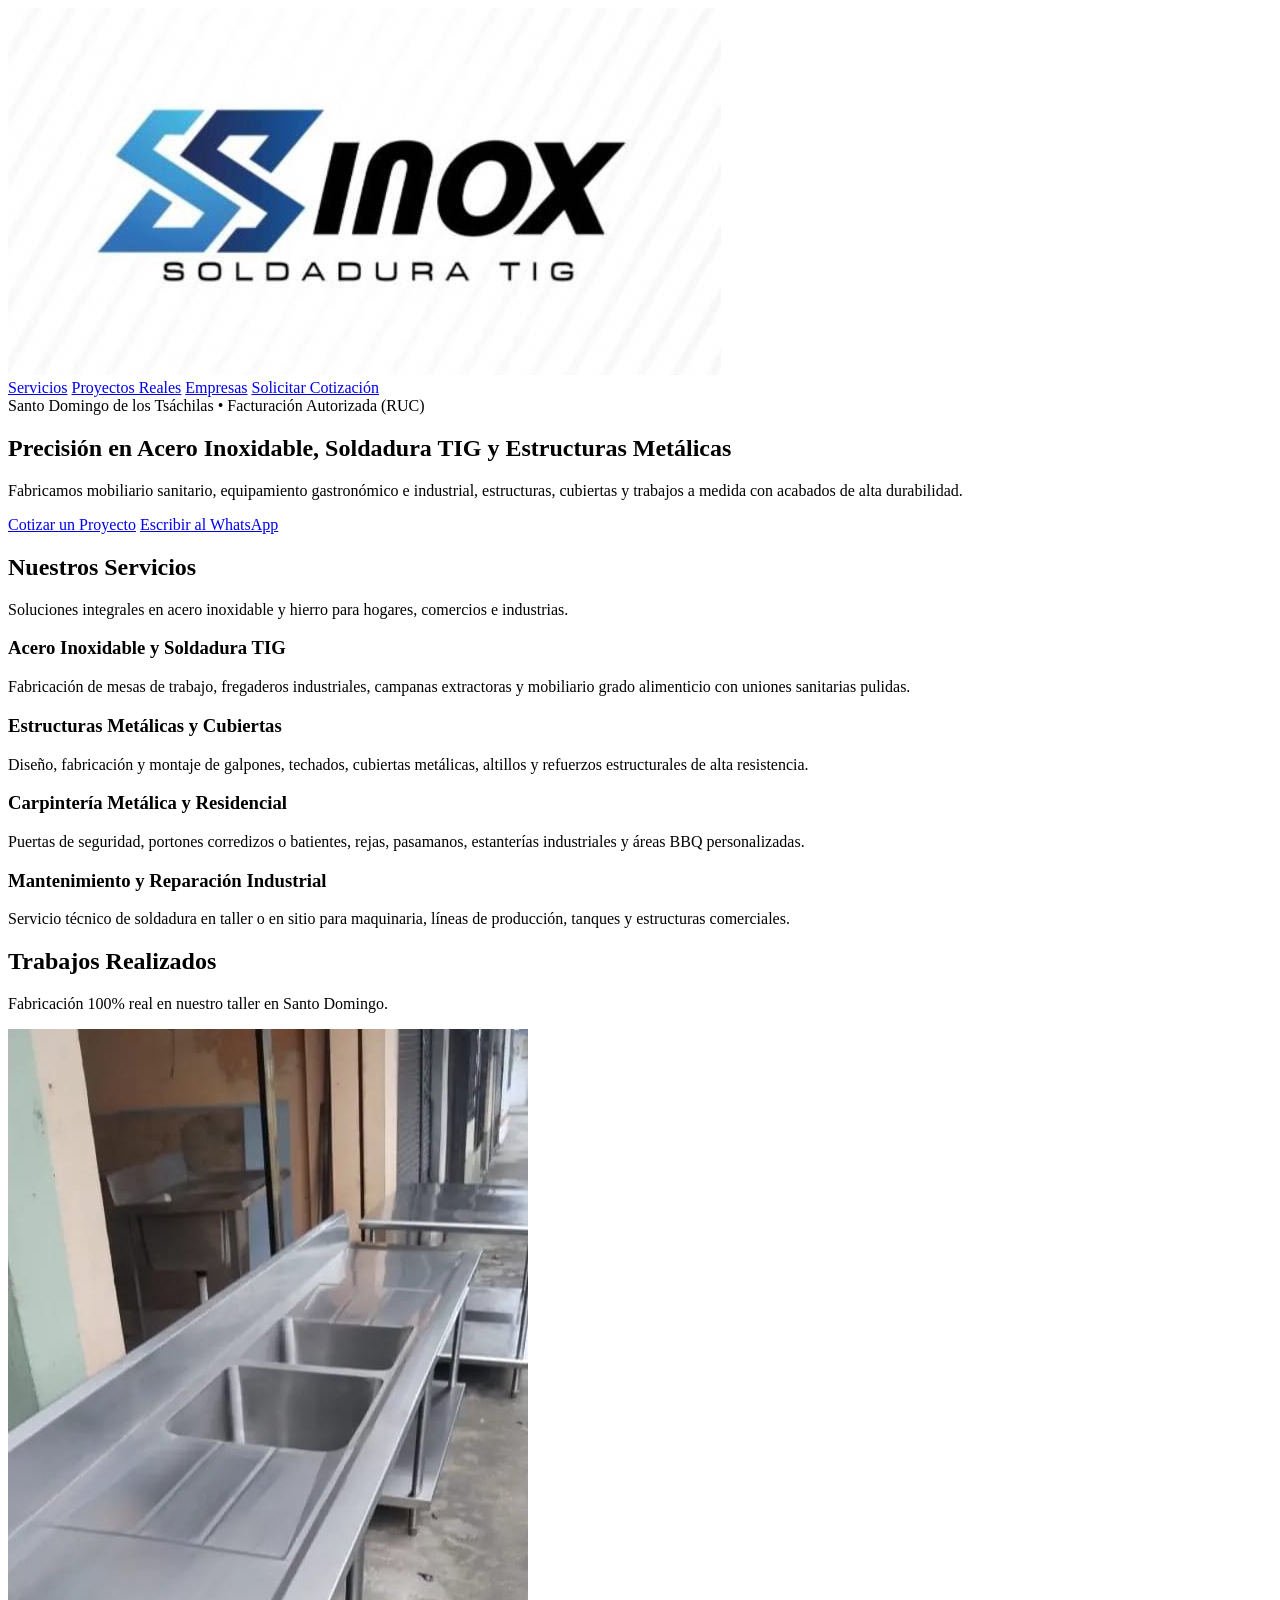
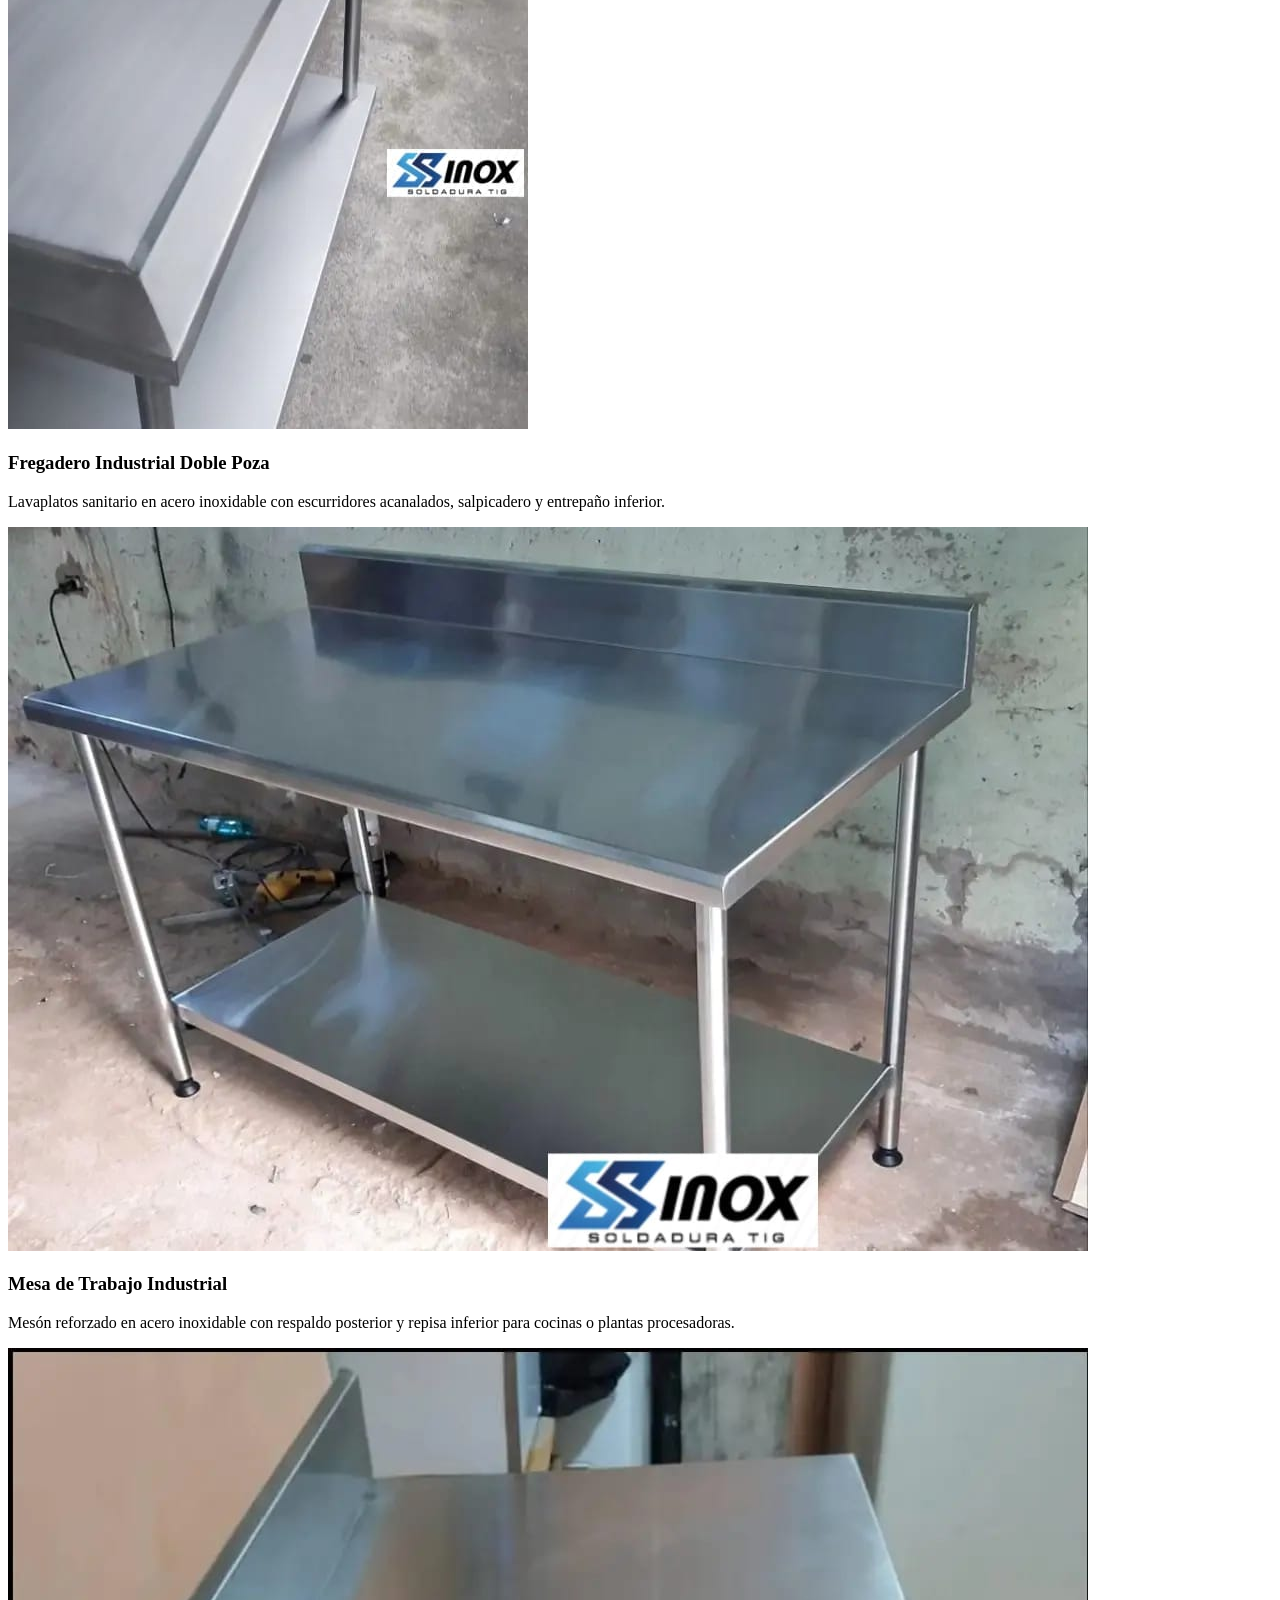
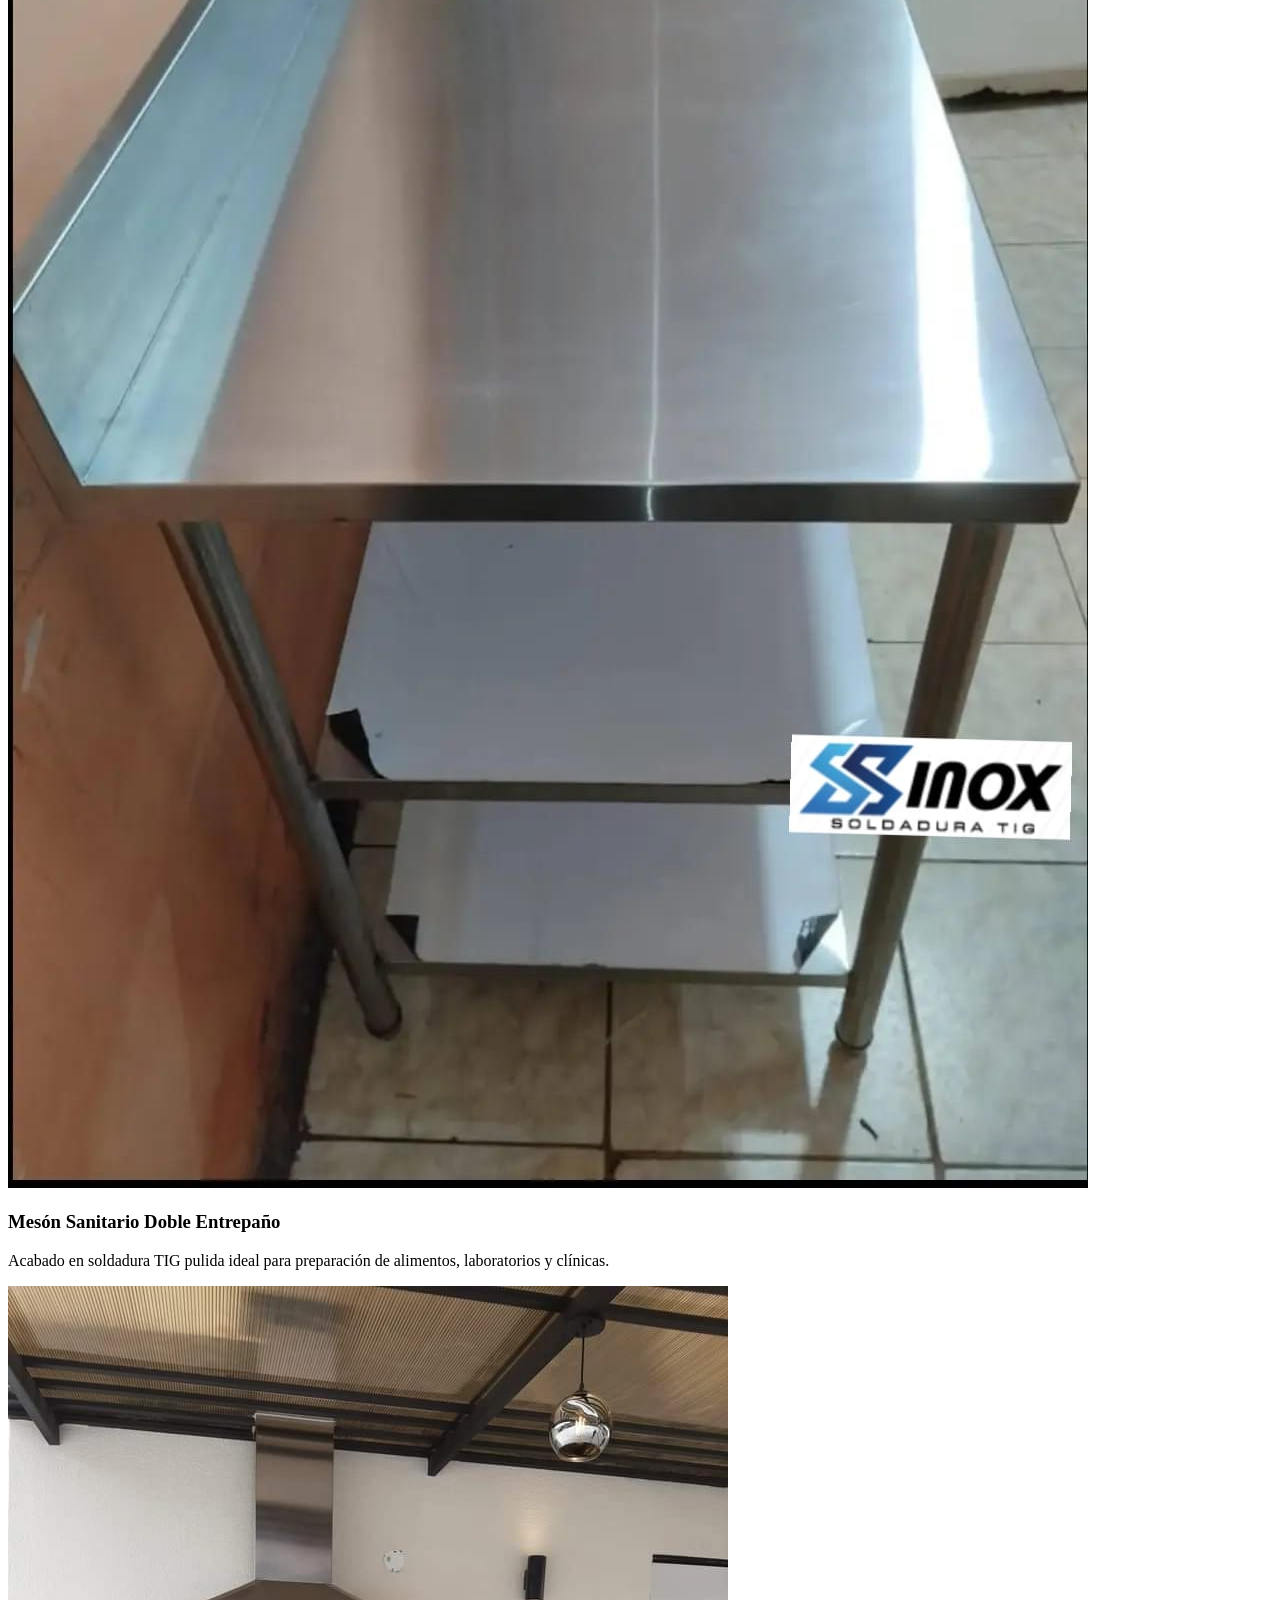
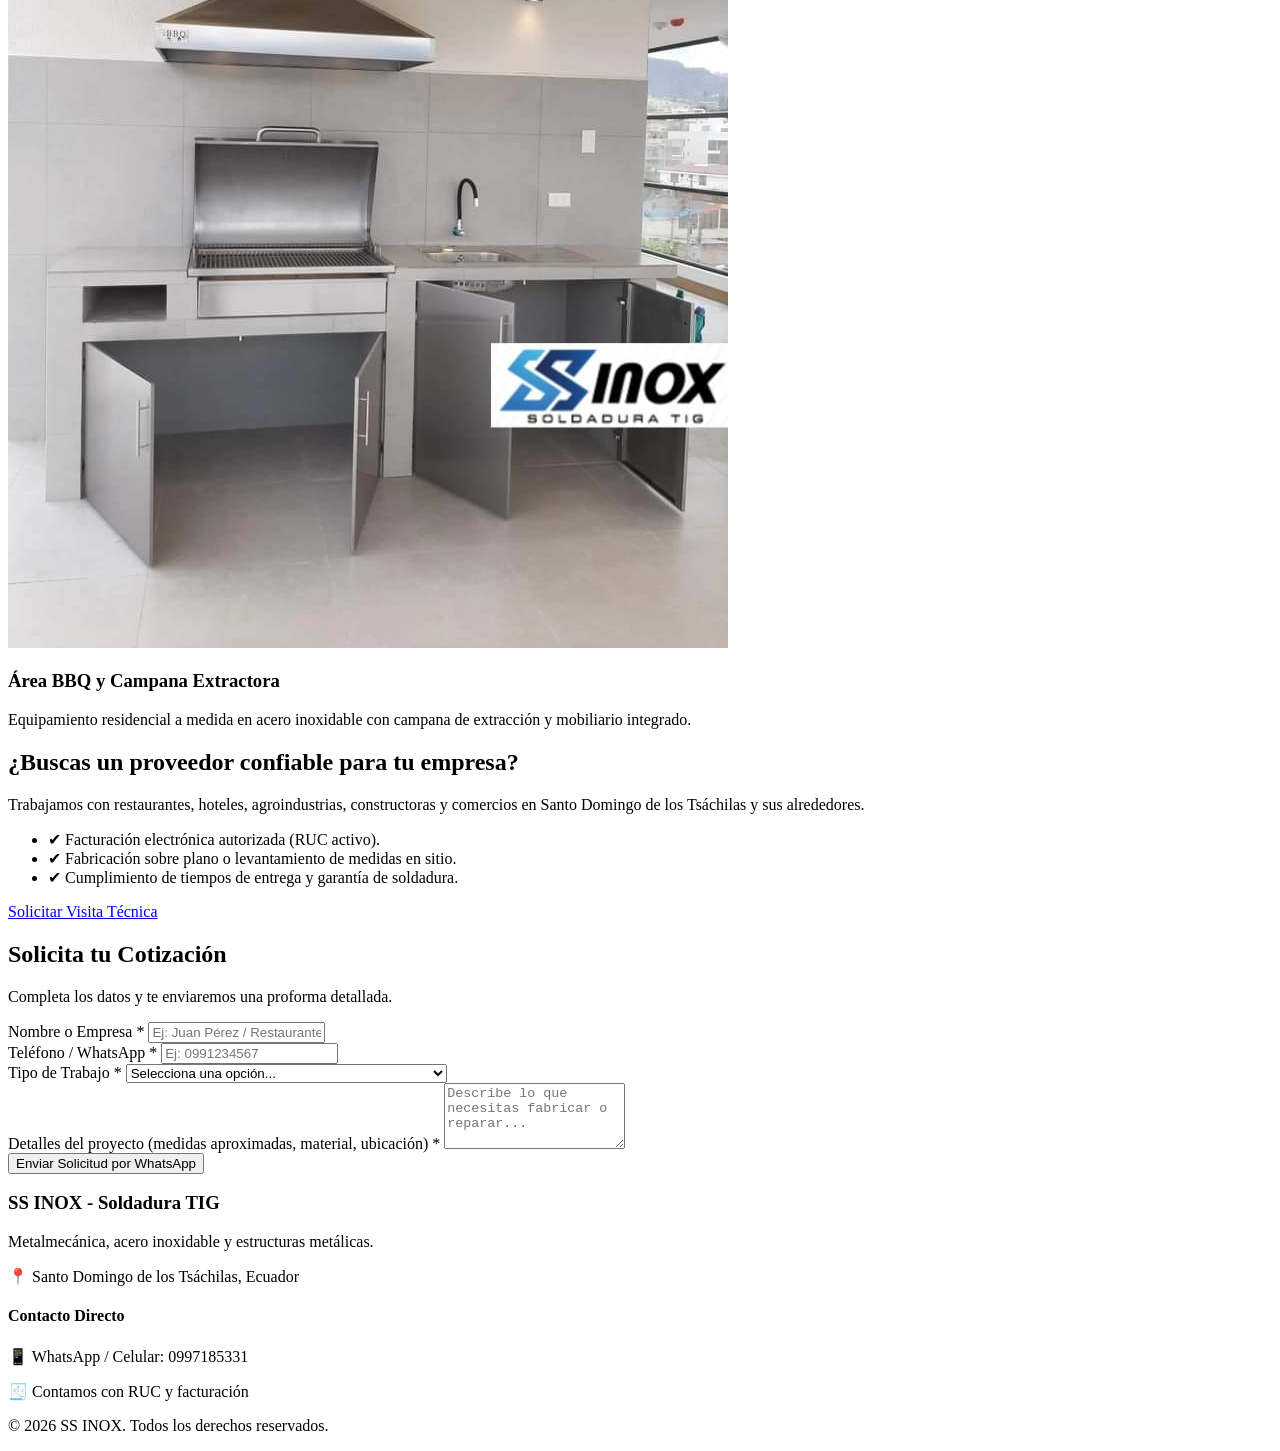
==== index.html @ 32a88393 "Add files via upload" ====
<!DOCTYPE html>
<html lang="es">
<head>
    <meta charset="UTF-8">
    <meta name="viewport" content="width=device-width, initial-scale=1.0">
    <title>SS INOX | Soldadura TIG y Metalmecánica en Santo Domingo</title>
    <!-- Conectamos nuestra hoja de estilos (la crearemos en el siguiente paso) -->
    <link rel="stylesheet" href="css/estilos.css">
</head>
<body>

    <!-- 1. BARRA DE NAVEGACIÓN -->
    <header class="navbar">
        <div class="container nav-content">
            <a href="#inicio" class="logo-link">
                <img src="img/logo.jpg" alt="Logo SS INOX Soldadura TIG" class="logo-img">
            </a>
            <nav class="nav-links">
                <a href="#servicios">Servicios</a>
                <a href="#proyectos">Proyectos Reales</a>
                <a href="#empresas">Empresas</a>
                <a href="#cotizar" class="btn-nav">Solicitar Cotización</a>
            </nav>
        </div>
    </header>

    <!-- 2. PORTADA PRINCIPAL (HERO) -->
    <section id="inicio" class="hero">
        <div class="container hero-content">
            <span class="badge">Santo Domingo de los Tsáchilas • Facturación Autorizada (RUC)</span>
            <h1>Precisión en Acero Inoxidable, Soldadura TIG y Estructuras Metálicas</h1>
            <p>Fabricamos mobiliario sanitario, equipamiento gastronómico e industrial, estructuras, cubiertas y trabajos a medida con acabados de alta durabilidad.</p>
            <div class="hero-buttons">
                <a href="#cotizar" class="btn-primary">Cotizar un Proyecto</a>
                <a href="https://wa.me." target="_blank" class="btn-whatsapp">
                    Escribir al WhatsApp
                </a>
            </div>
        </div>
    </section>

    <!-- 3. CATÁLOGO DE SERVICIOS -->
    <section id="servicios" class="section">
        <div class="container">
            <h2 class="section-title">Nuestros Servicios</h2>
            <p class="section-subtitle">Soluciones integrales en acero inoxidable y hierro para hogares, comercios e industrias.</p>
            
            <div class="grid-servicios">
                <div class="card">
                    <h3>Acero Inoxidable y Soldadura TIG</h3>
                    <p>Fabricación de mesas de trabajo, fregaderos industriales, campanas extractoras y mobiliario grado alimenticio con uniones sanitarias pulidas.</p>
                </div>
                <div class="card">
                    <h3>Estructuras Metálicas y Cubiertas</h3>
                    <p>Diseño, fabricación y montaje de galpones, techados, cubiertas metálicas, altillos y refuerzos estructurales de alta resistencia.</p>
                </div>
                <div class="card">
                    <h3>Carpintería Metálica y Residencial</h3>
                    <p>Puertas de seguridad, portones corredizos o batientes, rejas, pasamanos, estanterías industriales y áreas BBQ personalizadas.</p>
                </div>
                <div class="card">
                    <h3>Mantenimiento y Reparación Industrial</h3>
                    <p>Servicio técnico de soldadura en taller o en sitio para maquinaria, líneas de producción, tanques y estructuras comerciales.</p>
                </div>
            </div>
        </div>
    </section>

    <!-- 4. GALERÍA DE PROYECTOS REALES -->
    <section id="proyectos" class="section bg-light">
        <div class="container">
            <h2 class="section-title">Trabajos Realizados</h2>
            <p class="section-subtitle">Fabricación 100% real en nuestro taller en Santo Domingo.</p>

            <div class="grid-galeria">
                <article class="proyecto-card">
                    <img src="img/fregadero-industrial.jpeg" alt="Fregadero industrial de doble poza en acero inoxidable">
                    <div class="proyecto-info">
                        <h3>Fregadero Industrial Doble Poza</h3>
                        <p>Lavaplatos sanitario en acero inoxidable con escurridores acanalados, salpicadero y entrepaño inferior.</p>
                    </div>
                </article>

                <article class="proyecto-card">
                    <img src="img/mesa-inox.jpeg" alt="Mesa de trabajo en acero inoxidable con entrepaño">
                    <div class="proyecto-info">
                        <h3>Mesa de Trabajo Industrial</h3>
                        <p>Mesón reforzado en acero inoxidable con respaldo posterior y repisa inferior para cocinas o plantas procesadoras.</p>
                    </div>
                </article>

                <article class="proyecto-card">
                    <img src="img/meson-sanitario.jpeg" alt="Mesón sanitario con doble entrepaño">
                    <div class="proyecto-info">
                        <h3>Mesón Sanitario Doble Entrepaño</h3>
                        <p>Acabado en soldadura TIG pulida ideal para preparación de alimentos, laboratorios y clínicas.</p>
                    </div>
                </article>

                <article class="proyecto-card">
                    <img src="img/area-bbq-inox.jpeg" alt="Área BBQ y campana en acero inoxidable">
                    <div class="proyecto-info">
                        <h3>Área BBQ y Campana Extractora</h3>
                        <p>Equipamiento residencial a medida en acero inoxidable con campana de extracción y mobiliario integrado.</p>
                    </div>
                </article>
            </div>
        </div>
    </section>

    <!-- 5. SECCIÓN PARA EMPRESAS E INDUSTRIAS -->
    <section id="empresas" class="section section-dark">
        <div class="container empresas-box">
            <div>
                <h2>¿Buscas un proveedor confiable para tu empresa?</h2>
                <p>Trabajamos con restaurantes, hoteles, agroindustrias, constructoras y comercios en Santo Domingo de los Tsáchilas y sus alrededores.</p>
                <ul class="lista-beneficios">
                    <li>✔ Facturación electrónica autorizada (RUC activo).</li>
                    <li>✔ Fabricación sobre plano o levantamiento de medidas en sitio.</li>
                    <li>✔ Cumplimiento de tiempos de entrega y garantía de soldadura.</li>
                </ul>
            </div>
            <div class="empresas-cta">
                <a href="#cotizar" class="btn-primary">Solicitar Visita Técnica</a>
            </div>
        </div>
    </section>

    <!-- 6. FORMULARIO DE COTIZACIÓN -->
    <section id="cotizar" class="section">
        <div class="container form-container">
            <h2 class="section-title">Solicita tu Cotización</h2>
            <p class="section-subtitle">Completa los datos y te enviaremos una proforma detallada.</p>

            <form id="formCotizacion" class="cotizacion-form">
                <div class="form-group">
                    <label for="nombre">Nombre o Empresa *</label>
                    <input type="text" id="nombre" required placeholder="Ej: Juan Pérez / Restaurante El Sabor">
                </div>

                <div class="form-group">
                    <label for="telefono">Teléfono / WhatsApp *</label>
                    <input type="tel" id="telefono" required placeholder="Ej: 0991234567">
                </div>

                <div class="form-group">
                    <label for="servicio">Tipo de Trabajo *</label>
                    <select id="servicio" required>
                        <option value="">Selecciona una opción...</option>
                        <option value="Acero Inoxidable (Mesas, Fregaderos, Campanas)">Acero Inoxidable (Mesas, Fregaderos, Campanas)</option>
                        <option value="Estructuras Metálicas y Cubiertas">Estructuras Metálicas y Cubiertas</option>
                        <option value="Puertas, Rejas, Portones o Estanterías">Puertas, Rejas, Portones o Estanterías</option>
                        <option value="Área BBQ Personalizada">Área BBQ Personalizada</option>
                        <option value="Soldadura TIG / Mantenimiento Industrial">Soldadura TIG / Mantenimiento Industrial</option>
                    </select>
                </div>

                <div class="form-group">
                    <label for="detalles">Detalles del proyecto (medidas aproximadas, material, ubicación) *</label>
                    <textarea id="detalles" rows="4" required placeholder="Describe lo que necesitas fabricar o reparar..."></textarea>
                </div>

                <button type="submit" class="btn-primary btn-full">Enviar Solicitud por WhatsApp</button>
            </form>
        </div>
    </section>

    <!-- 7. PIE DE PÁGINA (FOOTER) -->
    <footer class="footer">
        <div class="container footer-content">
            <div>
                <h3>SS INOX - Soldadura TIG</h3>
                <p>Metalmecánica, acero inoxidable y estructuras metálicas.</p>
                <p>📍 Santo Domingo de los Tsáchilas, Ecuador</p>
            </div>
            <div>
                <h4>Contacto Directo</h4>
                <p>📱 WhatsApp / Celular: 0997185331</p>
                <p>🧾 Contamos con RUC y facturación</p>
            </div>
        </div>
        <div class="footer-bottom">
            <p>&copy; 2026 SS INOX. Todos los derechos reservados.</p>
        </div>
    </footer>

    <!-- Conectamos nuestro archivo JavaScript (lo crearemos después del CSS) -->
    <script src="js/app.js"></script>
</body>
</html>
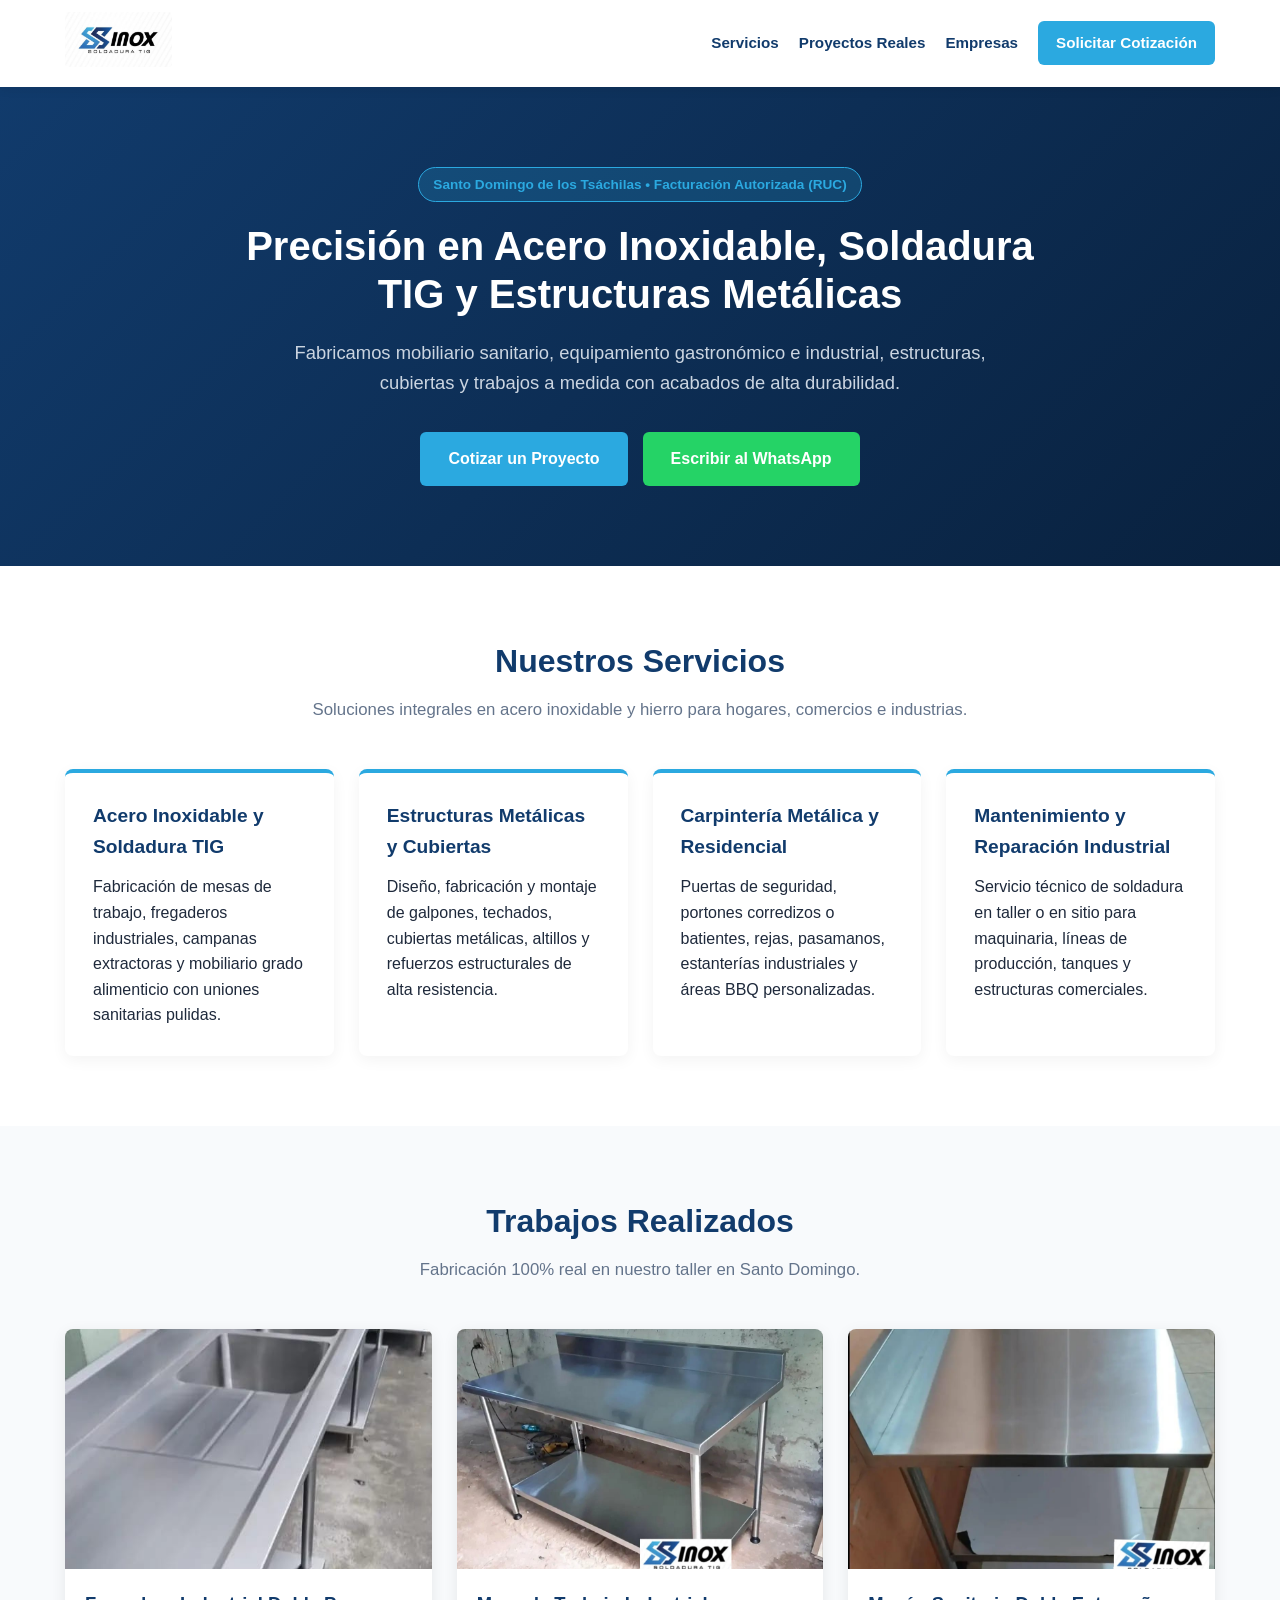
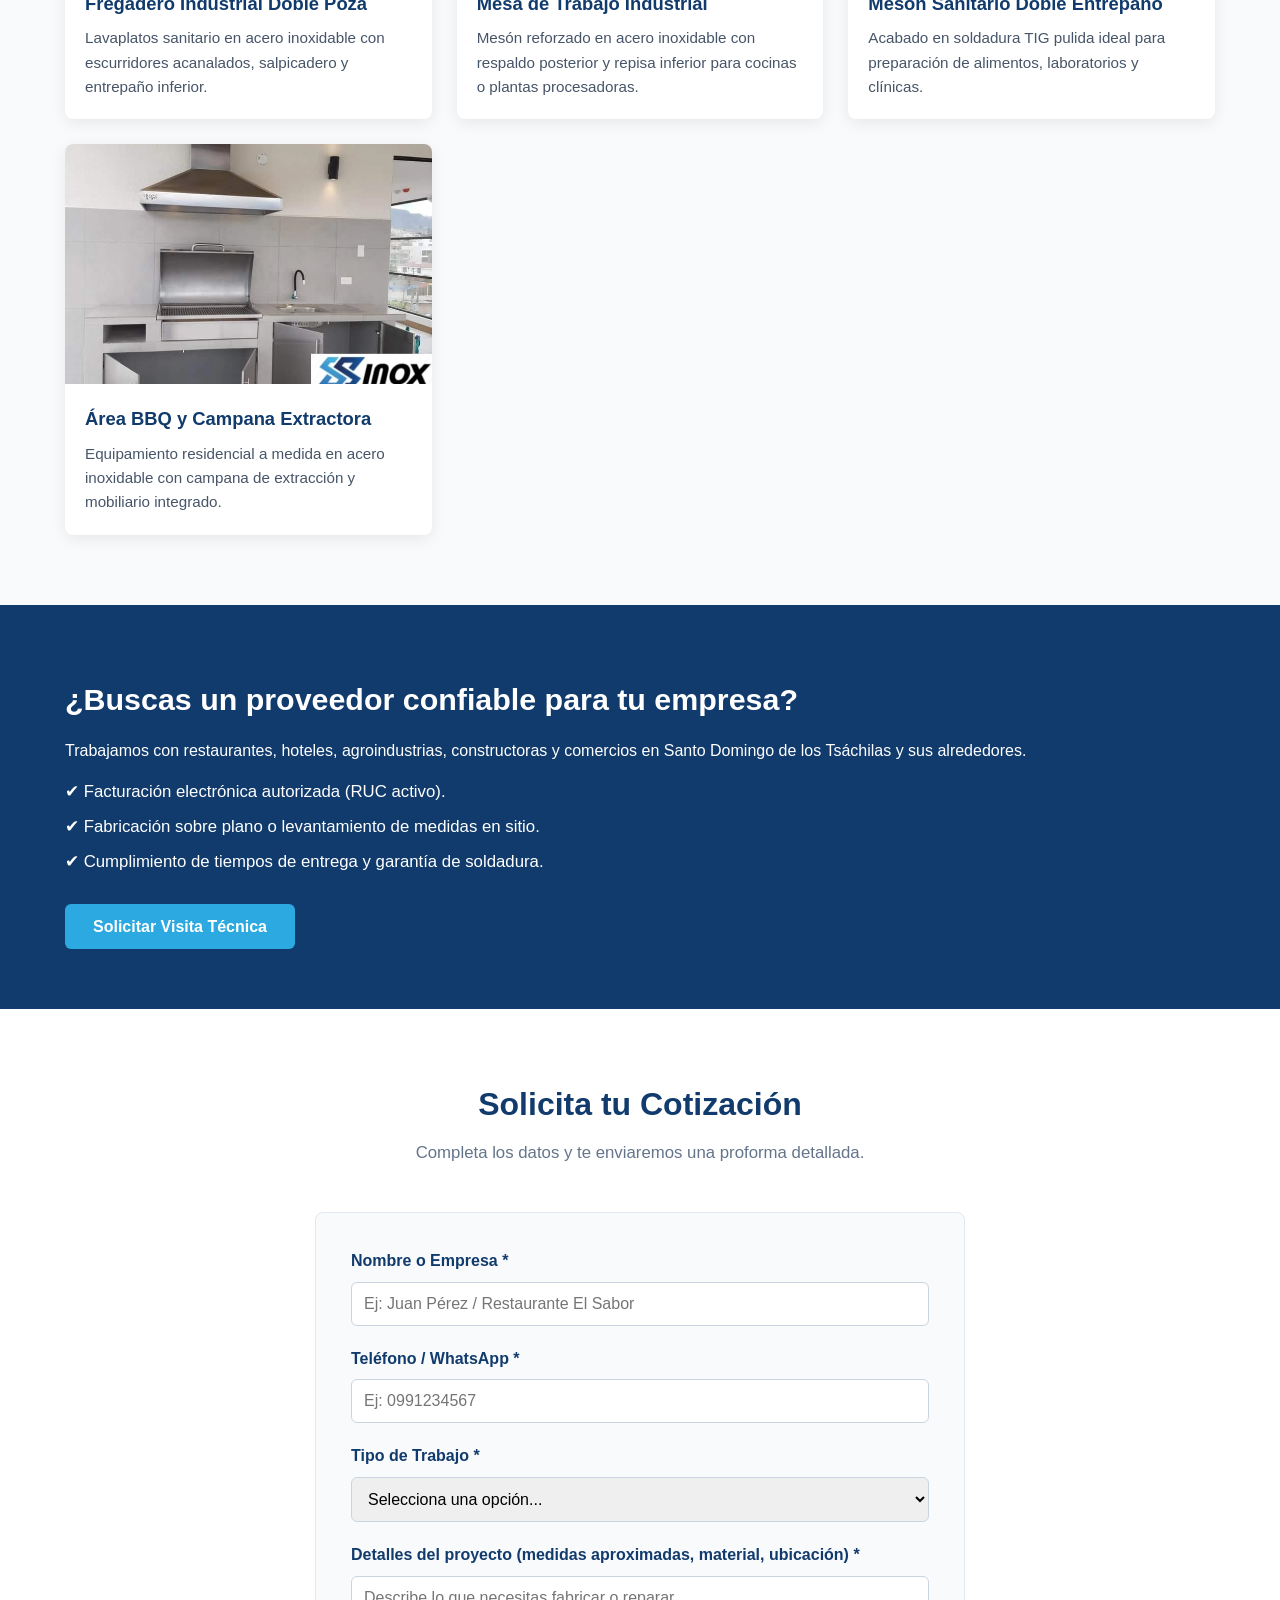
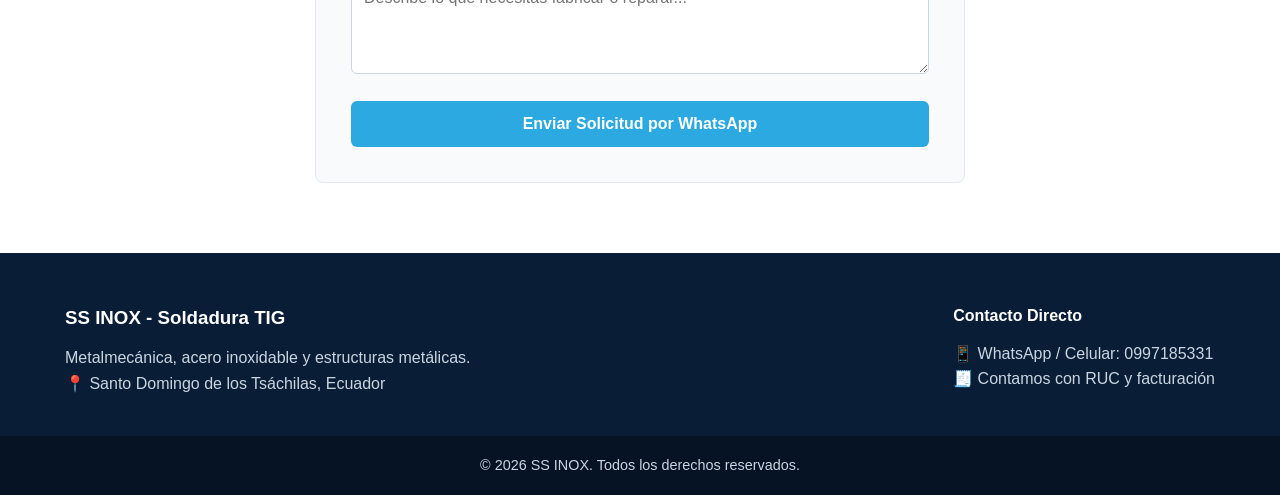
==== commit cae055e4: "Fix HTML formatting and structure" ====
--- a/index.html
+++ b/index.html
@@ -5,7 +5,7 @@
     <meta name="viewport" content="width=device-width, initial-scale=1.0">
     <title>SS INOX | Soldadura TIG y Metalmecánica en Santo Domingo</title>
     <!-- Conectamos nuestra hoja de estilos (la crearemos en el siguiente paso) -->
-    <link rel="stylesheet" href="css/estilos.css">
+    <link rel="stylesheet" href="estilos.css">
 </head>
 <body>
 
@@ -185,6 +185,6 @@
     </footer>
 
     <!-- Conectamos nuestro archivo JavaScript (lo crearemos después del CSS) -->
-    <script src="js/app.js"></script>
+    <script src="app.js"></script>
 </body>
 </html>
--- a/estilos.css
+++ b/estilos.css
@@ -0,0 +1,347 @@
+/* 1. VARIABLES DE COLOR OFICIALES DE SS INOX */
+:root {
+    --azul-marino: #113B6C;
+    --azul-cian: #2BA9E0;
+    --negro-texto: #1E293B;
+    --gris-fondo: #F8FAFC;
+    --blanco: #FFFFFF;
+    --verde-whatsapp: #25D366;
+}
+
+/* 2. REINICIO BÁSICO Y TIPOGRAFÍA */
+* {
+    margin: 0;
+    padding: 0;
+    box-sizing: border-box;
+    font-family: 'Segoe UI', Tahoma, Geneva, Verdana, sans-serif;
+}
+
+html {
+    scroll-behavior: smooth;
+}
+
+body {
+    color: var(--negro-texto);
+    background-color: var(--blanco);
+    line-height: 1.6;
+}
+
+.container {
+    width: 90%;
+    max-width: 1150px;
+    margin: 0 auto;
+}
+
+/* 3. BARRA DE NAVEGACIÓN */
+.navbar {
+    background-color: var(--blanco);
+    box-shadow: 0 2px 10px rgba(0, 0, 0, 0.08);
+    position: sticky;
+    top: 0;
+    z-index: 1000;
+    padding: 12px 0;
+}
+
+.nav-content {
+    display: flex;
+    justify-content: space-between;
+    align-items: center;
+    flex-wrap: wrap;
+    gap: 15px;
+}
+
+.logo-img {
+    height: 55px;
+    width: auto;
+    border-radius: 4px;
+}
+
+.nav-links {
+    display: flex;
+    align-items: center;
+    gap: 20px;
+    flex-wrap: wrap;
+}
+
+.nav-links a {
+    text-decoration: none;
+    color: var(--azul-marino);
+    font-weight: 600;
+    font-size: 0.95rem;
+    transition: color 0.3s;
+}
+
+.nav-links a:hover {
+    color: var(--azul-cian);
+}
+
+.btn-nav {
+    background-color: var(--azul-cian);
+    color: var(--blanco) !important;
+    padding: 10px 18px;
+    border-radius: 6px;
+}
+
+.btn-nav:hover {
+    background-color: var(--azul-marino);
+}
+
+/* 4. PORTADA PRINCIPAL (HERO) */
+.hero {
+    background: linear-gradient(135deg, var(--azul-marino) 0%, #09213E 100%);
+    color: var(--blanco);
+    padding: 80px 0;
+    text-align: center;
+}
+
+.badge {
+    display: inline-block;
+    background-color: rgba(43, 169, 224, 0.2);
+    border: 1px solid var(--azul-cian);
+    color: var(--azul-cian);
+    padding: 6px 14px;
+    border-radius: 20px;
+    font-size: 0.85rem;
+    font-weight: 600;
+    margin-bottom: 20px;
+}
+
+.hero h1 {
+    font-size: 2.5rem;
+    max-width: 850px;
+    margin: 0 auto 20px auto;
+    line-height: 1.2;
+}
+
+.hero p {
+    font-size: 1.15rem;
+    max-width: 700px;
+    margin: 0 auto 35px auto;
+    color: #CBD5E1;
+}
+
+.hero-buttons {
+    display: flex;
+    justify-content: center;
+    gap: 15px;
+    flex-wrap: wrap;
+}
+
+.btn-primary {
+    background-color: var(--azul-cian);
+    color: var(--blanco);
+    padding: 14px 28px;
+    border-radius: 6px;
+    text-decoration: none;
+    font-weight: bold;
+    border: none;
+    cursor: pointer;
+    font-size: 1rem;
+    transition: background 0.3s;
+}
+
+.btn-primary:hover {
+    background-color: #1e8ec0;
+}
+
+.btn-whatsapp {
+    background-color: var(--verde-whatsapp);
+    color: var(--blanco);
+    padding: 14px 28px;
+    border-radius: 6px;
+    text-decoration: none;
+    font-weight: bold;
+    font-size: 1rem;
+    transition: opacity 0.3s;
+}
+
+.btn-whatsapp:hover {
+    opacity: 0.9;
+}
+
+/* 5. SECCIONES GENERALES Y TARJETAS */
+.section {
+    padding: 70px 0;
+}
+
+.bg-light {
+    background-color: var(--gris-fondo);
+}
+
+.section-title {
+    text-align: center;
+    font-size: 2rem;
+    color: var(--azul-marino);
+    margin-bottom: 10px;
+}
+
+.section-subtitle {
+    text-align: center;
+    color: #64748B;
+    margin-bottom: 45px;
+    font-size: 1.05rem;
+}
+
+.grid-servicios {
+    display: grid;
+    grid-template-columns: repeat(auto-fit, minmax(250px, 1fr));
+    gap: 25px;
+}
+
+.card {
+    background: var(--blanco);
+    padding: 28px;
+    border-radius: 8px;
+    box-shadow: 0 4px 15px rgba(0, 0, 0, 0.05);
+    border-top: 4px solid var(--azul-cian);
+}
+
+.card h3 {
+    color: var(--azul-marino);
+    margin-bottom: 12px;
+    font-size: 1.2rem;
+}
+
+/* 6. GALERÍA DE PROYECTOS */
+.grid-galeria {
+    display: grid;
+    grid-template-columns: repeat(auto-fit, minmax(280px, 1fr));
+    gap: 25px;
+}
+
+.proyecto-card {
+    background: var(--blanco);
+    border-radius: 8px;
+    overflow: hidden;
+    box-shadow: 0 4px 15px rgba(0, 0, 0, 0.08);
+    transition: transform 0.3s;
+}
+
+.proyecto-card:hover {
+    transform: translateY(-5px);
+}
+
+.proyecto-card img {
+    width: 100%;
+    height: 240px;
+    object-fit: cover;
+    display: block;
+}
+
+.proyecto-info {
+    padding: 20px;
+}
+
+.proyecto-info h3 {
+    color: var(--azul-marino);
+    margin-bottom: 8px;
+    font-size: 1.15rem;
+}
+
+.proyecto-info p {
+    font-size: 0.95rem;
+    color: #475569;
+}
+
+/* 7. SECCIÓN EMPRESAS */
+.section-dark {
+    background-color: var(--azul-marino);
+    color: var(--blanco);
+}
+
+.empresas-box {
+    display: flex;
+    justify-content: space-between;
+    align-items: center;
+    gap: 30px;
+    flex-wrap: wrap;
+}
+
+.empresas-box h2 {
+    font-size: 1.9rem;
+    margin-bottom: 15px;
+}
+
+.lista-beneficios {
+    list-style: none;
+    margin-top: 15px;
+}
+
+.lista-beneficios li {
+    margin-bottom: 8px;
+    font-size: 1.05rem;
+}
+
+/* 8. FORMULARIO DE COTIZACIÓN */
+.form-container {
+    max-width: 650px;
+}
+
+.cotizacion-form {
+    background: var(--gris-fondo);
+    padding: 35px;
+    border-radius: 8px;
+    border: 1px solid #E2E8F0;
+}
+
+.form-group {
+    margin-bottom: 20px;
+}
+
+.form-group label {
+    display: block;
+    font-weight: 600;
+    margin-bottom: 8px;
+    color: var(--azul-marino);
+}
+
+.form-group input,
+.form-group select,
+.form-group textarea {
+    width: 100%;
+    padding: 12px;
+    border: 1px solid #CBD5E1;
+    border-radius: 6px;
+    font-size: 1rem;
+}
+
+.btn-full {
+    width: 100%;
+}
+
+/* 9. PIE DE PÁGINA (FOOTER) */
+.footer {
+    background-color: #091E36;
+    color: #CBD5E1;
+    padding-top: 50px;
+}
+
+.footer-content {
+    display: flex;
+    justify-content: space-between;
+    gap: 30px;
+    flex-wrap: wrap;
+    padding-bottom: 40px;
+}
+
+.footer h3, .footer h4 {
+    color: var(--blanco);
+    margin-bottom: 12px;
+}
+
+.footer-bottom {
+    background-color: #051324;
+    text-align: center;
+    padding: 18px 0;
+    font-size: 0.9rem;
+}
+
+/* 10. ADAPTACIÓN A CELULARES */
+@media (max-width: 768px) {
+    .hero h1 {
+        font-size: 1.9rem;
+    }
+    .nav-content {
+        justify-content: center;
+    }
+}
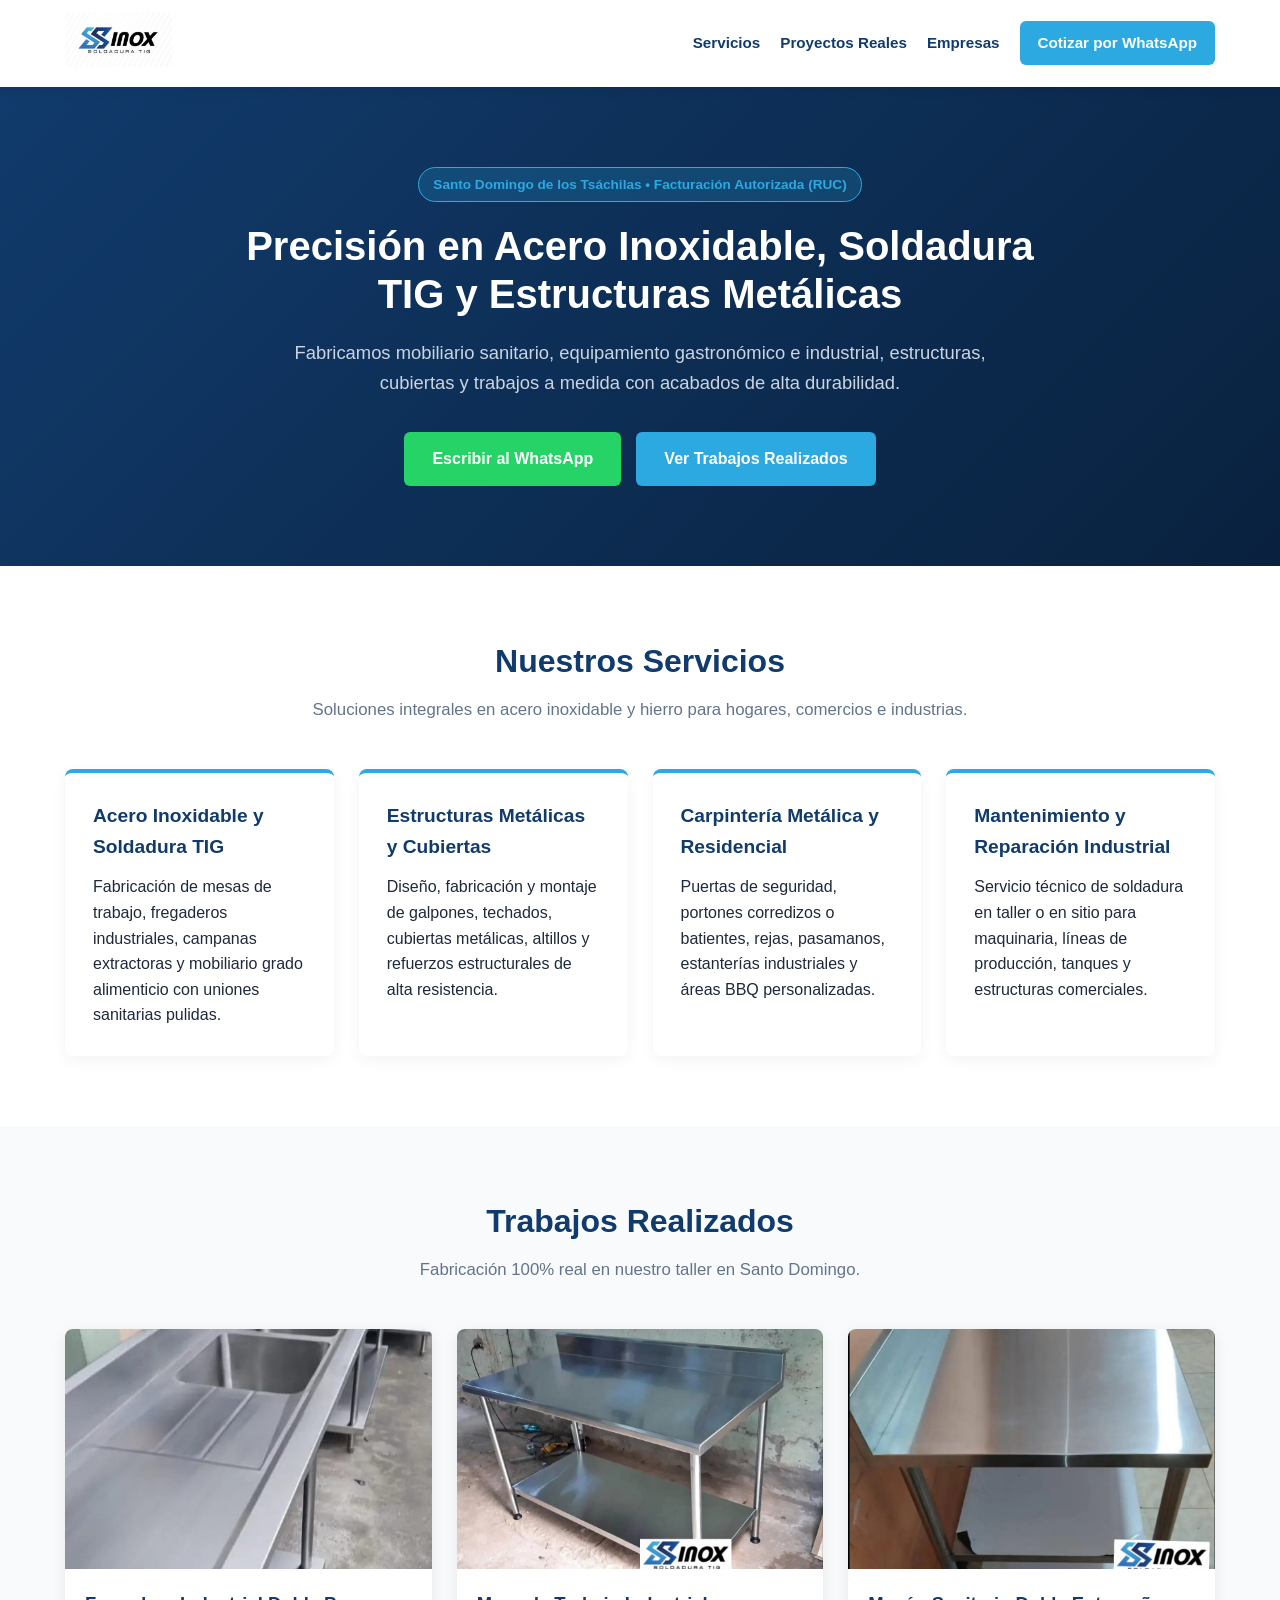
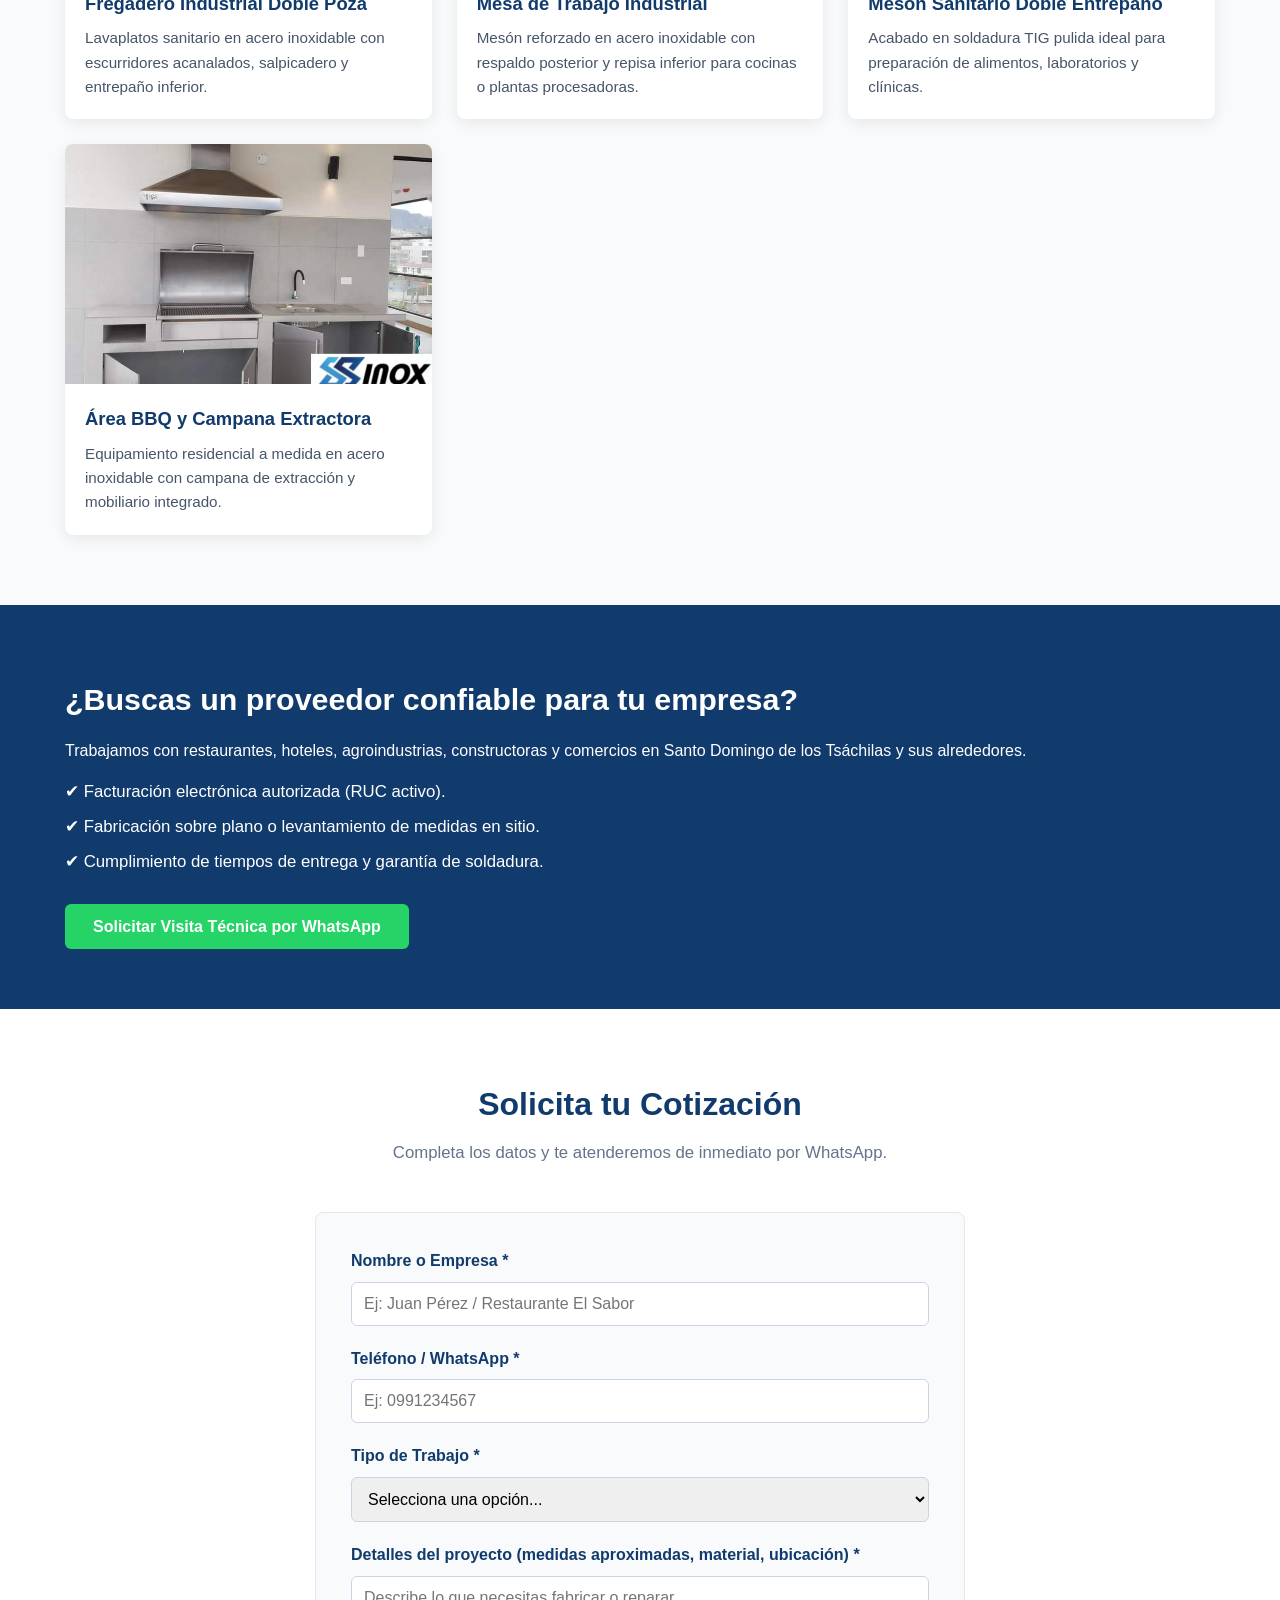
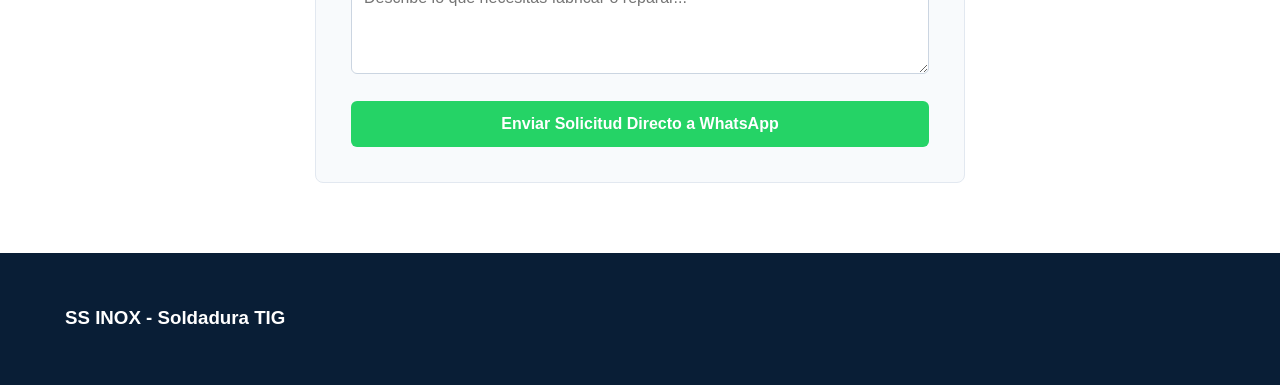
==== commit 5c5cc746: "Update index.html" ====
--- a/index.html
+++ b/index.html
@@ -4,8 +4,32 @@
     <meta charset="UTF-8">
     <meta name="viewport" content="width=device-width, initial-scale=1.0">
     <title>SS INOX | Soldadura TIG y Metalmecánica en Santo Domingo</title>
-    <!-- Conectamos nuestra hoja de estilos (la crearemos en el siguiente paso) -->
     <link rel="stylesheet" href="estilos.css">
+    <style>
+        /* Estilo del botón flotante de WhatsApp */
+        .whatsapp-flotante {
+            position: fixed;
+            bottom: 22px;
+            right: 22px;
+            background-color: #25D366;
+            color: #FFFFFF;
+            padding: 14px 20px;
+            border-radius: 50px;
+            font-weight: bold;
+            font-size: 1rem;
+            text-decoration: none;
+            box-shadow: 0 4px 14px rgba(0, 0, 0, 0.25);
+            z-index: 2000;
+            display: flex;
+            align-items: center;
+            gap: 8px;
+            transition: transform 0.2s;
+        }
+        .whatsapp-flotante:hover {
+            transform: scale(1.05);
+            background-color: #20ba5a;
+        }
+    </style>
 </head>
 <body>
 
@@ -19,7 +43,7 @@
                 <a href="#servicios">Servicios</a>
                 <a href="#proyectos">Proyectos Reales</a>
                 <a href="#empresas">Empresas</a>
-                <a href="#cotizar" class="btn-nav">Solicitar Cotización</a>
+                <a href="https://wa.me" target="_blank" rel="noopener noreferrer" class="btn-nav">Cotizar por WhatsApp</a>
             </nav>
         </div>
     </header>
@@ -31,10 +55,10 @@
             <h1>Precisión en Acero Inoxidable, Soldadura TIG y Estructuras Metálicas</h1>
             <p>Fabricamos mobiliario sanitario, equipamiento gastronómico e industrial, estructuras, cubiertas y trabajos a medida con acabados de alta durabilidad.</p>
             <div class="hero-buttons">
-                <a href="#cotizar" class="btn-primary">Cotizar un Proyecto</a>
-                <a href="https://wa.me." target="_blank" class="btn-whatsapp">
+                <a href="https://wa.me" target="_blank" rel="noopener noreferrer" class="btn-whatsapp">
                     Escribir al WhatsApp
                 </a>
+                <a href="#proyectos" class="btn-primary">Ver Trabajos Realizados</a>
             </div>
         </div>
     </section>
@@ -121,7 +145,7 @@
                 </ul>
             </div>
             <div class="empresas-cta">
-                <a href="#cotizar" class="btn-primary">Solicitar Visita Técnica</a>
+                <a href="https://wa.me" target="_blank" rel="noopener noreferrer" class="btn-whatsapp">Solicitar Visita Técnica por WhatsApp</a>
             </div>
         </div>
     </section>
@@ -130,7 +154,7 @@
     <section id="cotizar" class="section">
         <div class="container form-container">
             <h2 class="section-title">Solicita tu Cotización</h2>
-            <p class="section-subtitle">Completa los datos y te enviaremos una proforma detallada.</p>
+            <p class="section-subtitle">Completa los datos y te atenderemos de inmediato por WhatsApp.</p>
 
             <form id="formCotizacion" class="cotizacion-form">
                 <div class="form-group">
@@ -160,7 +184,7 @@
                     <textarea id="detalles" rows="4" required placeholder="Describe lo que necesitas fabricar o reparar..."></textarea>
                 </div>
 
-                <button type="submit" class="btn-primary btn-full">Enviar Solicitud por WhatsApp</button>
+                <button type="submit" class="btn-whatsapp btn-full" style="border: none; cursor: pointer;">Enviar Solicitud Directo a WhatsApp</button>
             </form>
         </div>
     </section>
@@ -170,21 +194,3 @@
         <div class="container footer-content">
             <div>
                 <h3>SS INOX - Soldadura TIG</h3>
-                <p>Metalmecánica, acero inoxidable y estructuras metálicas.</p>
-                <p>📍 Santo Domingo de los Tsáchilas, Ecuador</p>
-            </div>
-            <div>
-                <h4>Contacto Directo</h4>
-                <p>📱 WhatsApp / Celular: 0997185331</p>
-                <p>🧾 Contamos con RUC y facturación</p>
-            </div>
-        </div>
-        <div class="footer-bottom">
-            <p>&copy; 2026 SS INOX. Todos los derechos reservados.</p>
-        </div>
-    </footer>
-
-    <!-- Conectamos nuestro archivo JavaScript (lo crearemos después del CSS) -->
-    <script src="app.js"></script>
-</body>
-</html>
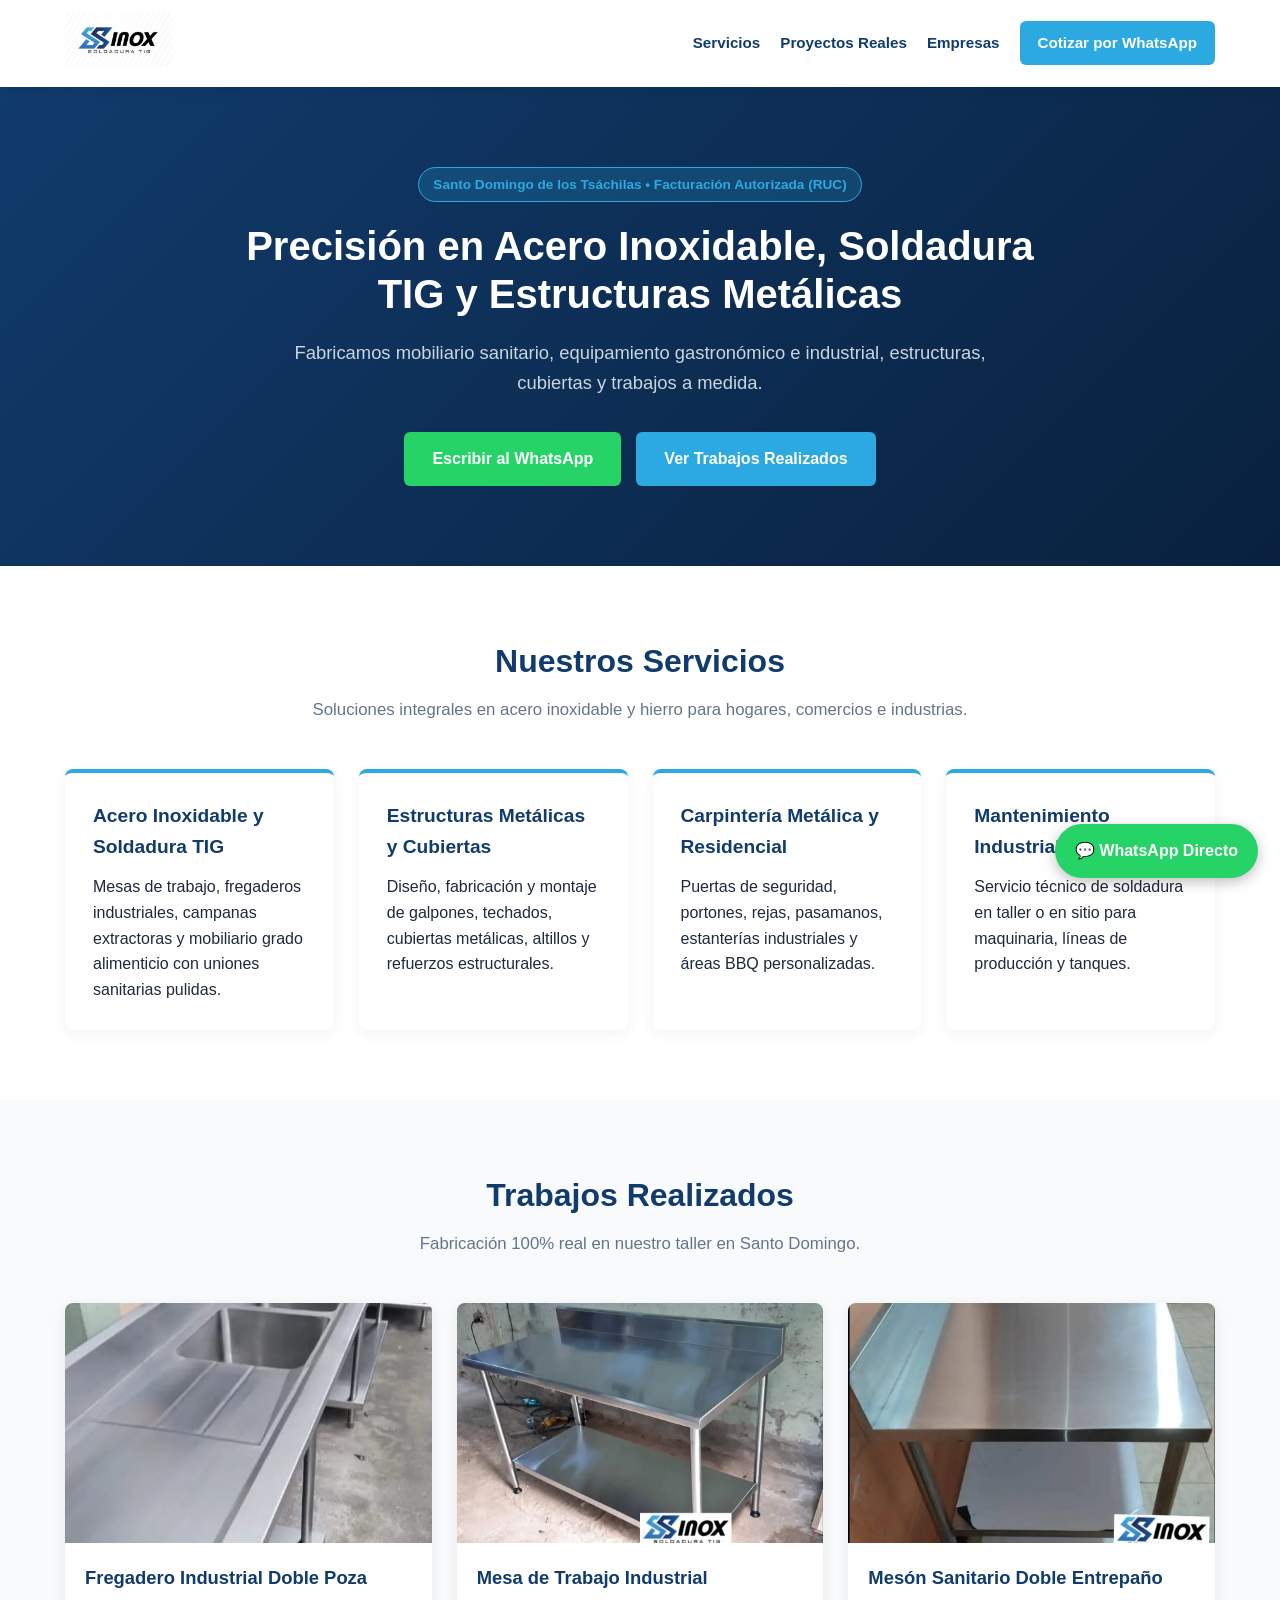
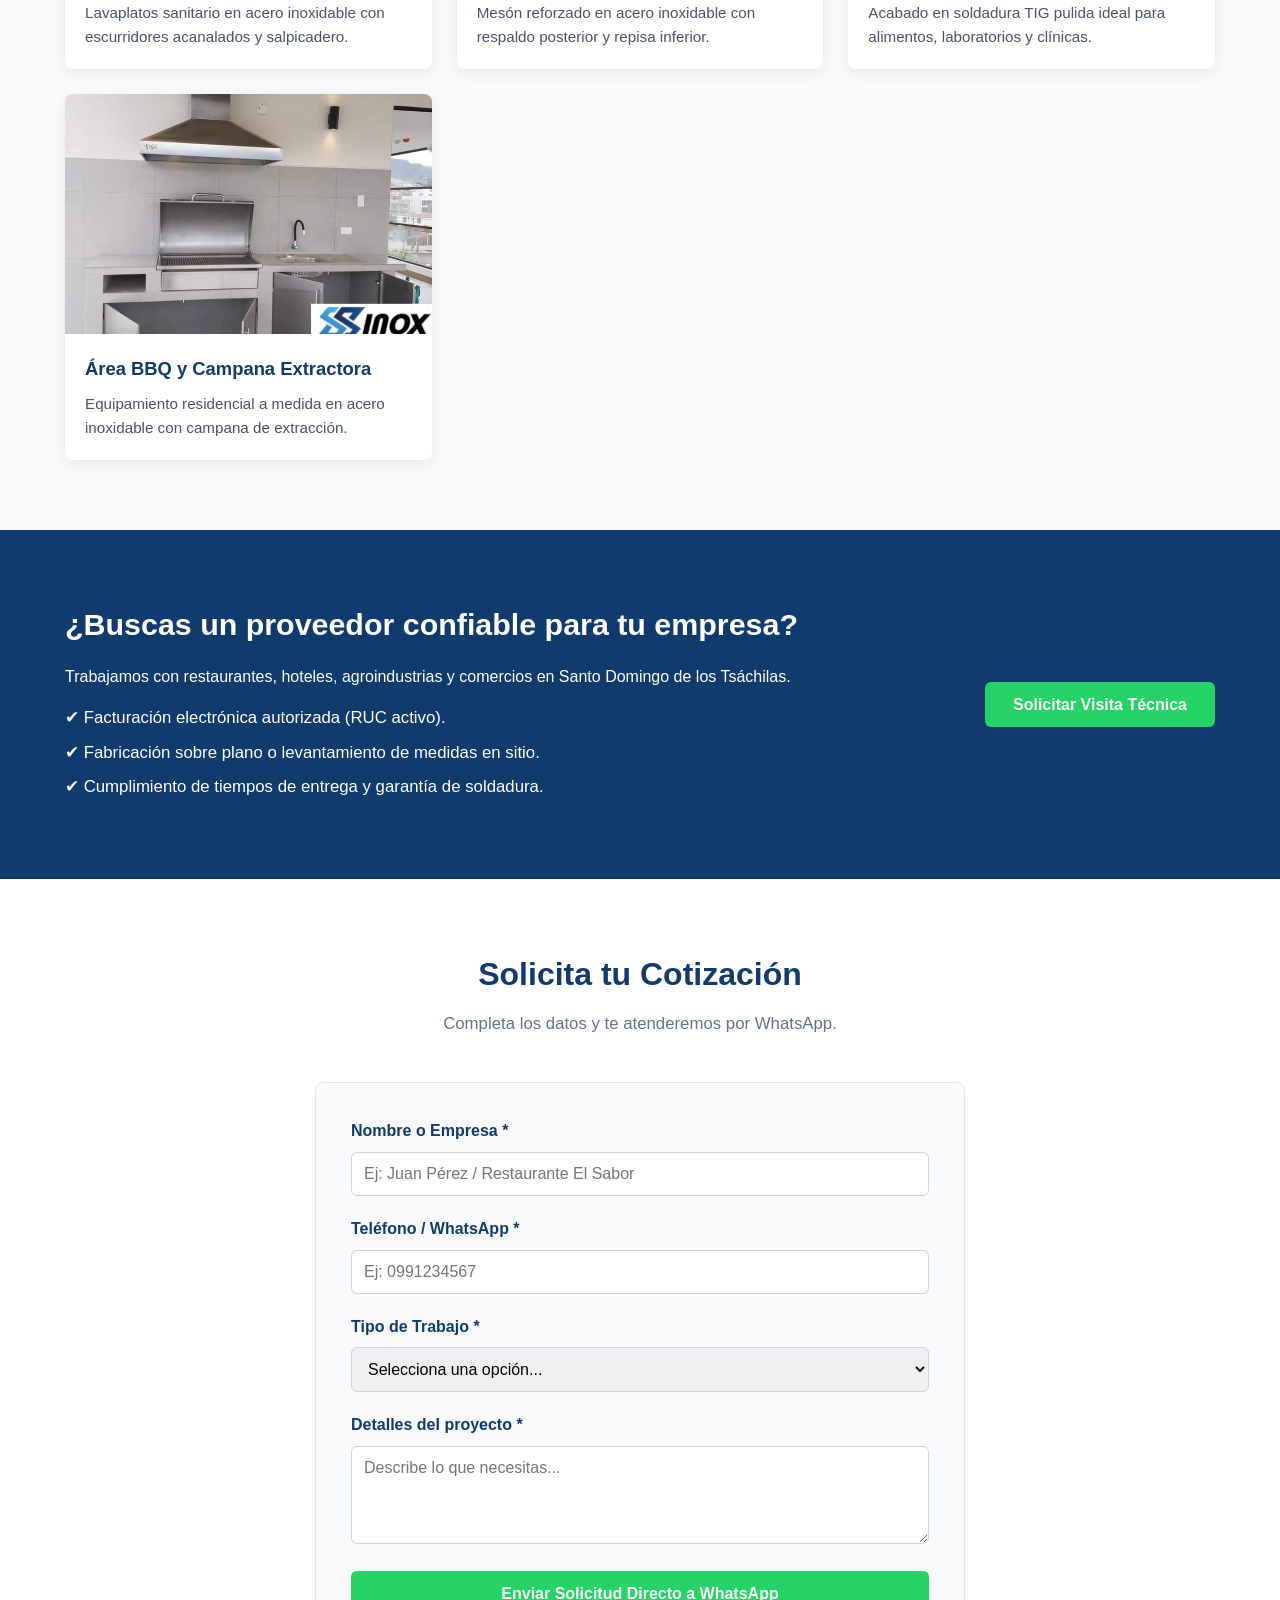
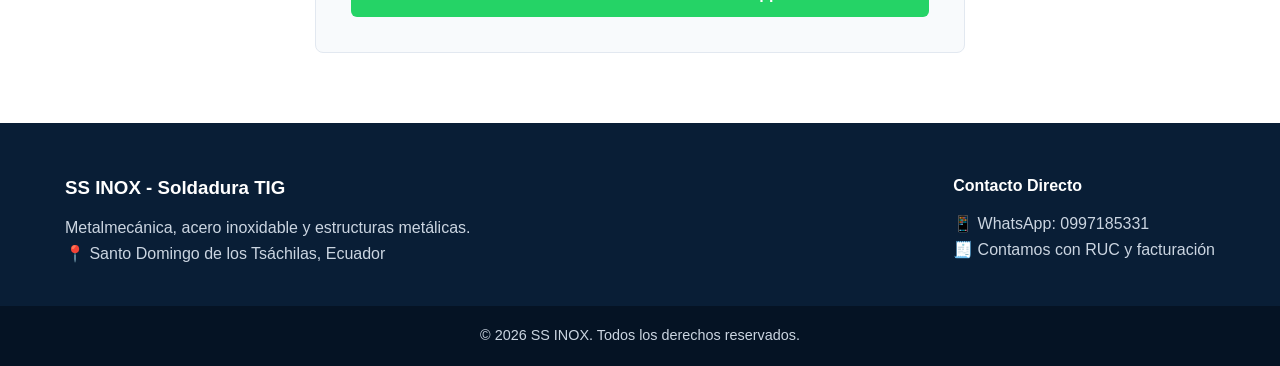
==== commit 23235007: "Fix HTML structure and improve formatting" ====
--- a/index.html
+++ b/index.html
@@ -6,7 +6,6 @@
     <title>SS INOX | Soldadura TIG y Metalmecánica en Santo Domingo</title>
     <link rel="stylesheet" href="estilos.css">
     <style>
-        /* Estilo del botón flotante de WhatsApp */
         .whatsapp-flotante {
             position: fixed;
             bottom: 22px;
@@ -18,126 +17,66 @@
             font-weight: bold;
             font-size: 1rem;
             text-decoration: none;
-            box-shadow: 0 4px 14px rgba(0, 0, 0, 0.25);
+            box-shadow: 0 4px 14px rgba(0,0,0,0.25);
             z-index: 2000;
-            display: flex;
-            align-items: center;
-            gap: 8px;
-            transition: transform 0.2s;
-        }
-        .whatsapp-flotante:hover {
-            transform: scale(1.05);
-            background-color: #20ba5a;
         }
     </style>
 </head>
 <body>
-
-    <!-- 1. BARRA DE NAVEGACIÓN -->
     <header class="navbar">
         <div class="container nav-content">
-            <a href="#inicio" class="logo-link">
-                <img src="img/logo.jpg" alt="Logo SS INOX Soldadura TIG" class="logo-img">
-            </a>
+            <a href="#inicio" class="logo-link"><img src="img/logo.jpg" alt="Logo SS INOX" class="logo-img"></a>
             <nav class="nav-links">
                 <a href="#servicios">Servicios</a>
                 <a href="#proyectos">Proyectos Reales</a>
                 <a href="#empresas">Empresas</a>
-                <a href="https://wa.me" target="_blank" rel="noopener noreferrer" class="btn-nav">Cotizar por WhatsApp</a>
+                <a href="https://wa.me" target="_blank" class="btn-nav">Cotizar por WhatsApp</a>
             </nav>
         </div>
     </header>
 
-    <!-- 2. PORTADA PRINCIPAL (HERO) -->
     <section id="inicio" class="hero">
         <div class="container hero-content">
             <span class="badge">Santo Domingo de los Tsáchilas • Facturación Autorizada (RUC)</span>
             <h1>Precisión en Acero Inoxidable, Soldadura TIG y Estructuras Metálicas</h1>
-            <p>Fabricamos mobiliario sanitario, equipamiento gastronómico e industrial, estructuras, cubiertas y trabajos a medida con acabados de alta durabilidad.</p>
+            <p>Fabricamos mobiliario sanitario, equipamiento gastronómico e industrial, estructuras, cubiertas y trabajos a medida.</p>
             <div class="hero-buttons">
-                <a href="https://wa.me" target="_blank" rel="noopener noreferrer" class="btn-whatsapp">
-                    Escribir al WhatsApp
-                </a>
+                <a href="https://wa.me%20un%20proyecto" target="_blank" class="btn-whatsapp">Escribir al WhatsApp</a>
                 <a href="#proyectos" class="btn-primary">Ver Trabajos Realizados</a>
             </div>
         </div>
     </section>
 
-    <!-- 3. CATÁLOGO DE SERVICIOS -->
     <section id="servicios" class="section">
         <div class="container">
             <h2 class="section-title">Nuestros Servicios</h2>
             <p class="section-subtitle">Soluciones integrales en acero inoxidable y hierro para hogares, comercios e industrias.</p>
-            
             <div class="grid-servicios">
-                <div class="card">
-                    <h3>Acero Inoxidable y Soldadura TIG</h3>
-                    <p>Fabricación de mesas de trabajo, fregaderos industriales, campanas extractoras y mobiliario grado alimenticio con uniones sanitarias pulidas.</p>
-                </div>
-                <div class="card">
-                    <h3>Estructuras Metálicas y Cubiertas</h3>
-                    <p>Diseño, fabricación y montaje de galpones, techados, cubiertas metálicas, altillos y refuerzos estructurales de alta resistencia.</p>
-                </div>
-                <div class="card">
-                    <h3>Carpintería Metálica y Residencial</h3>
-                    <p>Puertas de seguridad, portones corredizos o batientes, rejas, pasamanos, estanterías industriales y áreas BBQ personalizadas.</p>
-                </div>
-                <div class="card">
-                    <h3>Mantenimiento y Reparación Industrial</h3>
-                    <p>Servicio técnico de soldadura en taller o en sitio para maquinaria, líneas de producción, tanques y estructuras comerciales.</p>
-                </div>
+                <div class="card"><h3>Acero Inoxidable y Soldadura TIG</h3><p>Mesas de trabajo, fregaderos industriales, campanas extractoras y mobiliario grado alimenticio con uniones sanitarias pulidas.</p></div>
+                <div class="card"><h3>Estructuras Metálicas y Cubiertas</h3><p>Diseño, fabricación y montaje de galpones, techados, cubiertas metálicas, altillos y refuerzos estructurales.</p></div>
+                <div class="card"><h3>Carpintería Metálica y Residencial</h3><p>Puertas de seguridad, portones, rejas, pasamanos, estanterías industriales y áreas BBQ personalizadas.</p></div>
+                <div class="card"><h3>Mantenimiento Industrial</h3><p>Servicio técnico de soldadura en taller o en sitio para maquinaria, líneas de producción y tanques.</p></div>
+            </div>
+        </div>
+    </section>
+    <section id="proyectos" class="section bg-light">
+        <div class="container">
+            <h2 class="section-title">Trabajos Realizados</h2>
+            <p class="section-subtitle">Fabricación 100% real en nuestro taller en Santo Domingo.</p>
+            <div class="grid-galeria">
+                <article class="proyecto-card"><img src="img/fregadero-industrial.jpeg" alt="Fregadero industrial"><div class="proyecto-info"><h3>Fregadero Industrial Doble Poza</h3><p>Lavaplatos sanitario en acero inoxidable con escurridores acanalados y salpicadero.</p></div></article>
+                <article class="proyecto-card"><img src="img/mesa-inox.jpeg" alt="Mesa de trabajo"><div class="proyecto-info"><h3>Mesa de Trabajo Industrial</h3><p>Mesón reforzado en acero inoxidable con respaldo posterior y repisa inferior.</p></div></article>
+                <article class="proyecto-card"><img src="img/meson-sanitario.jpeg" alt="Mesón sanitario"><div class="proyecto-info"><h3>Mesón Sanitario Doble Entrepaño</h3><p>Acabado en soldadura TIG pulida ideal para alimentos, laboratorios y clínicas.</p></div></article>
+                <article class="proyecto-card"><img src="img/area-bbq-inox.jpeg" alt="Área BBQ"><div class="proyecto-info"><h3>Área BBQ y Campana Extractora</h3><p>Equipamiento residencial a medida en acero inoxidable con campana de extracción.</p></div></article>
             </div>
         </div>
     </section>
 
-    <!-- 4. GALERÍA DE PROYECTOS REALES -->
-    <section id="proyectos" class="section bg-light">
-        <div class="container">
-            <h2 class="section-title">Trabajos Realizados</h2>
-            <p class="section-subtitle">Fabricación 100% real en nuestro taller en Santo Domingo.</p>
-
-            <div class="grid-galeria">
-                <article class="proyecto-card">
-                    <img src="img/fregadero-industrial.jpeg" alt="Fregadero industrial de doble poza en acero inoxidable">
-                    <div class="proyecto-info">
-                        <h3>Fregadero Industrial Doble Poza</h3>
-                        <p>Lavaplatos sanitario en acero inoxidable con escurridores acanalados, salpicadero y entrepaño inferior.</p>
-                    </div>
-                </article>
-
-                <article class="proyecto-card">
-                    <img src="img/mesa-inox.jpeg" alt="Mesa de trabajo en acero inoxidable con entrepaño">
-                    <div class="proyecto-info">
-                        <h3>Mesa de Trabajo Industrial</h3>
-                        <p>Mesón reforzado en acero inoxidable con respaldo posterior y repisa inferior para cocinas o plantas procesadoras.</p>
-                    </div>
-                </article>
-
-                <article class="proyecto-card">
-                    <img src="img/meson-sanitario.jpeg" alt="Mesón sanitario con doble entrepaño">
-                    <div class="proyecto-info">
-                        <h3>Mesón Sanitario Doble Entrepaño</h3>
-                        <p>Acabado en soldadura TIG pulida ideal para preparación de alimentos, laboratorios y clínicas.</p>
-                    </div>
-                </article>
-
-                <article class="proyecto-card">
-                    <img src="img/area-bbq-inox.jpeg" alt="Área BBQ y campana en acero inoxidable">
-                    <div class="proyecto-info">
-                        <h3>Área BBQ y Campana Extractora</h3>
-                        <p>Equipamiento residencial a medida en acero inoxidable con campana de extracción y mobiliario integrado.</p>
-                    </div>
-                </article>
-            </div>
-        </div>
-    </section>
-
-    <!-- 5. SECCIÓN PARA EMPRESAS E INDUSTRIAS -->
     <section id="empresas" class="section section-dark">
         <div class="container empresas-box">
             <div>
                 <h2>¿Buscas un proveedor confiable para tu empresa?</h2>
-                <p>Trabajamos con restaurantes, hoteles, agroindustrias, constructoras y comercios en Santo Domingo de los Tsáchilas y sus alrededores.</p>
+                <p>Trabajamos con restaurantes, hoteles, agroindustrias y comercios en Santo Domingo de los Tsáchilas.</p>
                 <ul class="lista-beneficios">
                     <li>✔ Facturación electrónica autorizada (RUC activo).</li>
                     <li>✔ Fabricación sobre plano o levantamiento de medidas en sitio.</li>
@@ -145,52 +84,54 @@
                 </ul>
             </div>
             <div class="empresas-cta">
-                <a href="https://wa.me" target="_blank" rel="noopener noreferrer" class="btn-whatsapp">Solicitar Visita Técnica por WhatsApp</a>
+                <a href="https://wa.me" target="_blank" class="btn-whatsapp">Solicitar Visita Técnica</a>
             </div>
         </div>
     </section>
 
-    <!-- 6. FORMULARIO DE COTIZACIÓN -->
     <section id="cotizar" class="section">
         <div class="container form-container">
             <h2 class="section-title">Solicita tu Cotización</h2>
-            <p class="section-subtitle">Completa los datos y te atenderemos de inmediato por WhatsApp.</p>
-
+            <p class="section-subtitle">Completa los datos y te atenderemos por WhatsApp.</p>
             <form id="formCotizacion" class="cotizacion-form">
-                <div class="form-group">
-                    <label for="nombre">Nombre o Empresa *</label>
-                    <input type="text" id="nombre" required placeholder="Ej: Juan Pérez / Restaurante El Sabor">
-                </div>
-
-                <div class="form-group">
-                    <label for="telefono">Teléfono / WhatsApp *</label>
-                    <input type="tel" id="telefono" required placeholder="Ej: 0991234567">
-                </div>
-
-                <div class="form-group">
-                    <label for="servicio">Tipo de Trabajo *</label>
+                <div class="form-group"><label for="nombre">Nombre o Empresa *</label><input type="text" id="nombre" required placeholder="Ej: Juan Pérez / Restaurante El Sabor"></div>
+                <div class="form-group"><label for="telefono">Teléfono / WhatsApp *</label><input type="tel" id="telefono" required placeholder="Ej: 0991234567"></div>
+                <div class="form-group"><label for="servicio">Tipo de Trabajo *</label>
                     <select id="servicio" required>
                         <option value="">Selecciona una opción...</option>
-                        <option value="Acero Inoxidable (Mesas, Fregaderos, Campanas)">Acero Inoxidable (Mesas, Fregaderos, Campanas)</option>
-                        <option value="Estructuras Metálicas y Cubiertas">Estructuras Metálicas y Cubiertas</option>
-                        <option value="Puertas, Rejas, Portones o Estanterías">Puertas, Rejas, Portones o Estanterías</option>
-                        <option value="Área BBQ Personalizada">Área BBQ Personalizada</option>
-                        <option value="Soldadura TIG / Mantenimiento Industrial">Soldadura TIG / Mantenimiento Industrial</option>
+                        <option value="Acero Inoxidable">Acero Inoxidable (Mesas, Fregaderos, Campanas)</option>
+                        <option value="Estructuras Metálicas">Estructuras Metálicas y Cubiertas</option>
+                        <option value="Puertas, Rejas o Estanterías">Puertas, Rejas, Portones o Estanterías</option>
+                        <option value="Área BBQ">Área BBQ Personalizada</option>
+                        <option value="Soldadura TIG / Mantenimiento">Soldadura TIG / Mantenimiento Industrial</option>
                     </select>
                 </div>
-
-                <div class="form-group">
-                    <label for="detalles">Detalles del proyecto (medidas aproximadas, material, ubicación) *</label>
-                    <textarea id="detalles" rows="4" required placeholder="Describe lo que necesitas fabricar o reparar..."></textarea>
-                </div>
-
-                <button type="submit" class="btn-whatsapp btn-full" style="border: none; cursor: pointer;">Enviar Solicitud Directo a WhatsApp</button>
+                <div class="form-group"><label for="detalles">Detalles del proyecto *</label><textarea id="detalles" rows="4" required placeholder="Describe lo que necesitas..."></textarea></div>
+                <button type="submit" class="btn-whatsapp btn-full" style="border:none; cursor:pointer;">Enviar Solicitud Directo a WhatsApp</button>
             </form>
         </div>
     </section>
 
-    <!-- 7. PIE DE PÁGINA (FOOTER) -->
     <footer class="footer">
         <div class="container footer-content">
-            <div>
-                <h3>SS INOX - Soldadura TIG</h3>
+            <div><h3>SS INOX - Soldadura TIG</h3><p>Metalmecánica, acero inoxidable y estructuras metálicas.</p><p>📍 Santo Domingo de los Tsáchilas, Ecuador</p></div>
+            <div><h4>Contacto Directo</h4><p>📱 WhatsApp: 0997185331</p><p>🧾 Contamos con RUC y facturación</p></div>
+        </div>
+        <div class="footer-bottom"><p>&copy; 2026 SS INOX. Todos los derechos reservados.</p></div>
+    </footer>
+
+    <a href="https://wa.me" target="_blank" class="whatsapp-flotante">💬 WhatsApp Directo</a>
+
+    <script>
+        document.getElementById("formCotizacion").addEventListener("submit", function(e) {
+            e.preventDefault();
+            var nombre = document.getElementById("nombre").value.trim();
+            var telefono = document.getElementById("telefono").value.trim();
+            var servicio = document.getElementById("servicio").value;
+            var detalles = document.getElementById("detalles").value.trim();
+            var mensaje = "Hola SS INOX, quiero cotizar: " + servicio + ". Nombre: " + nombre + ". Tel: " + telefono + ". Detalles: " + detalles;
+            window.location.href = "https://wa.me" + encodeURIComponent(mensaje);
+        });
+    </script>
+</body>
+</html>
